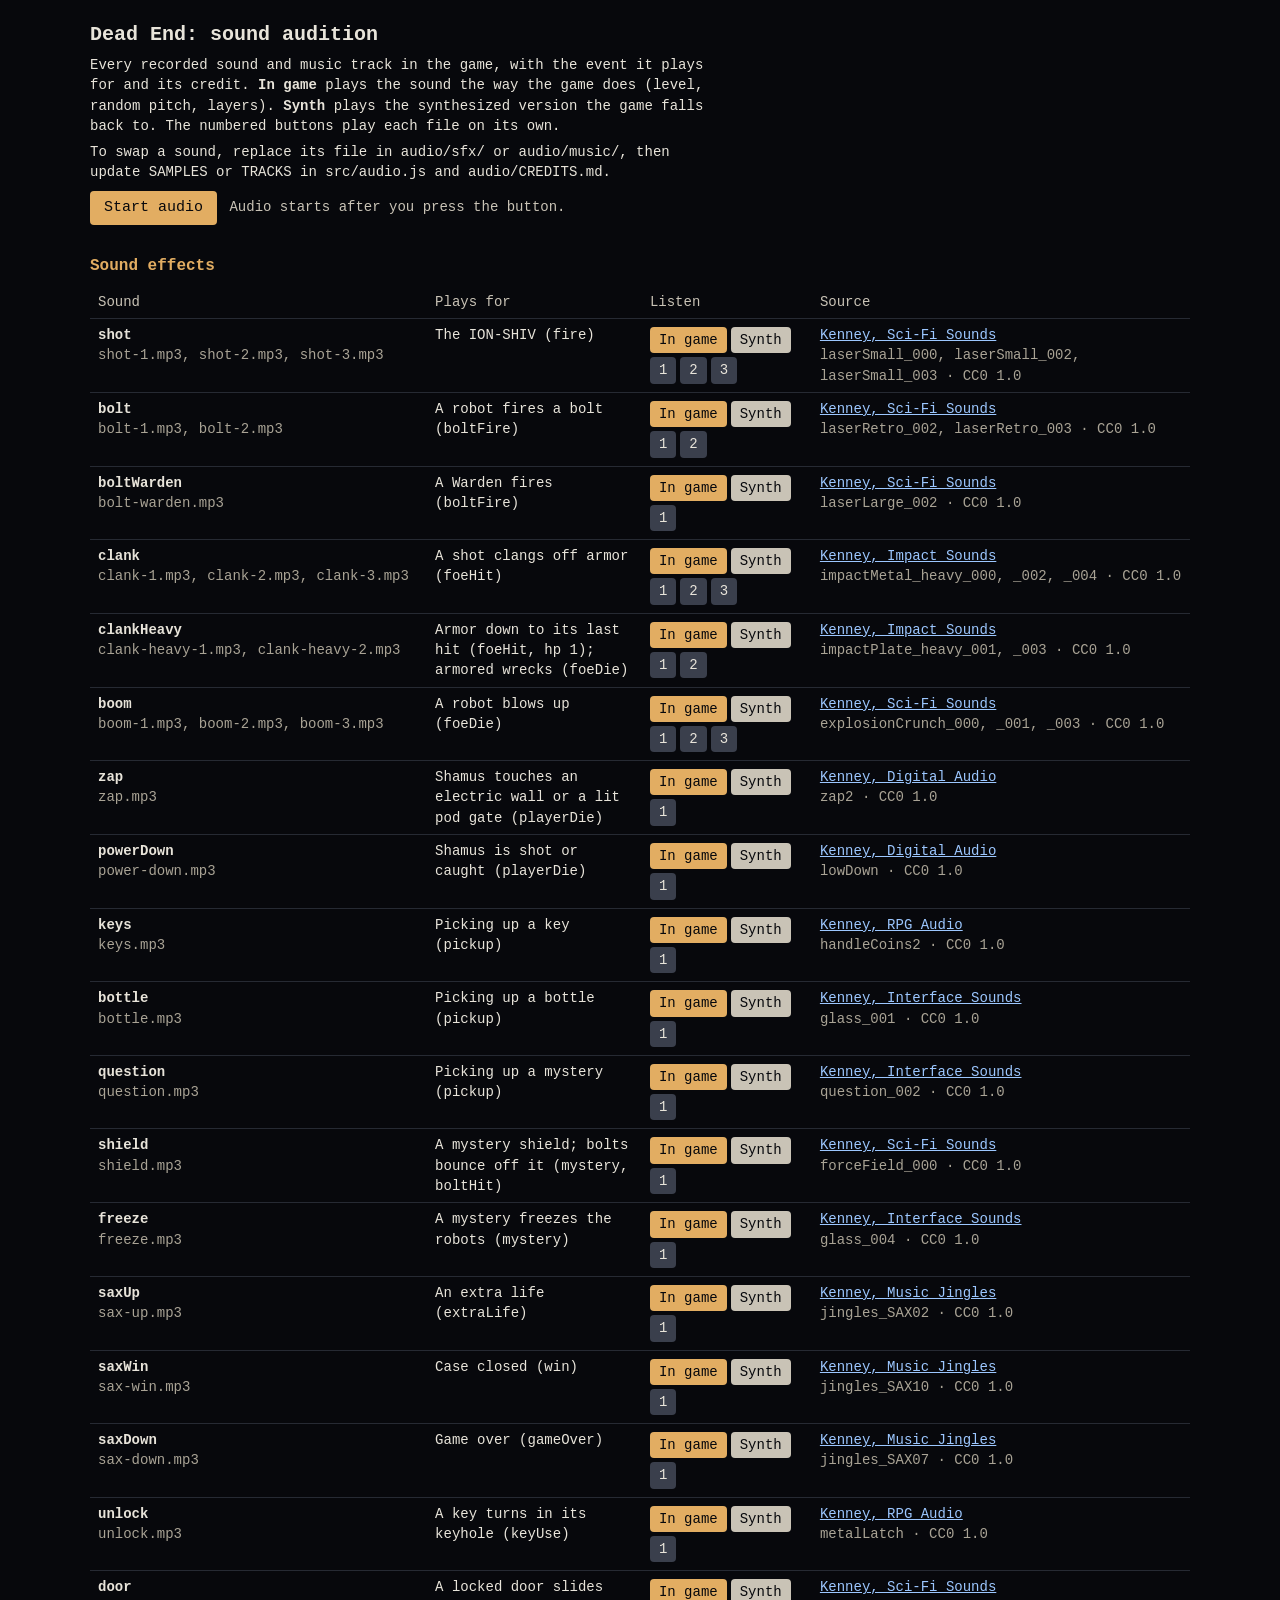
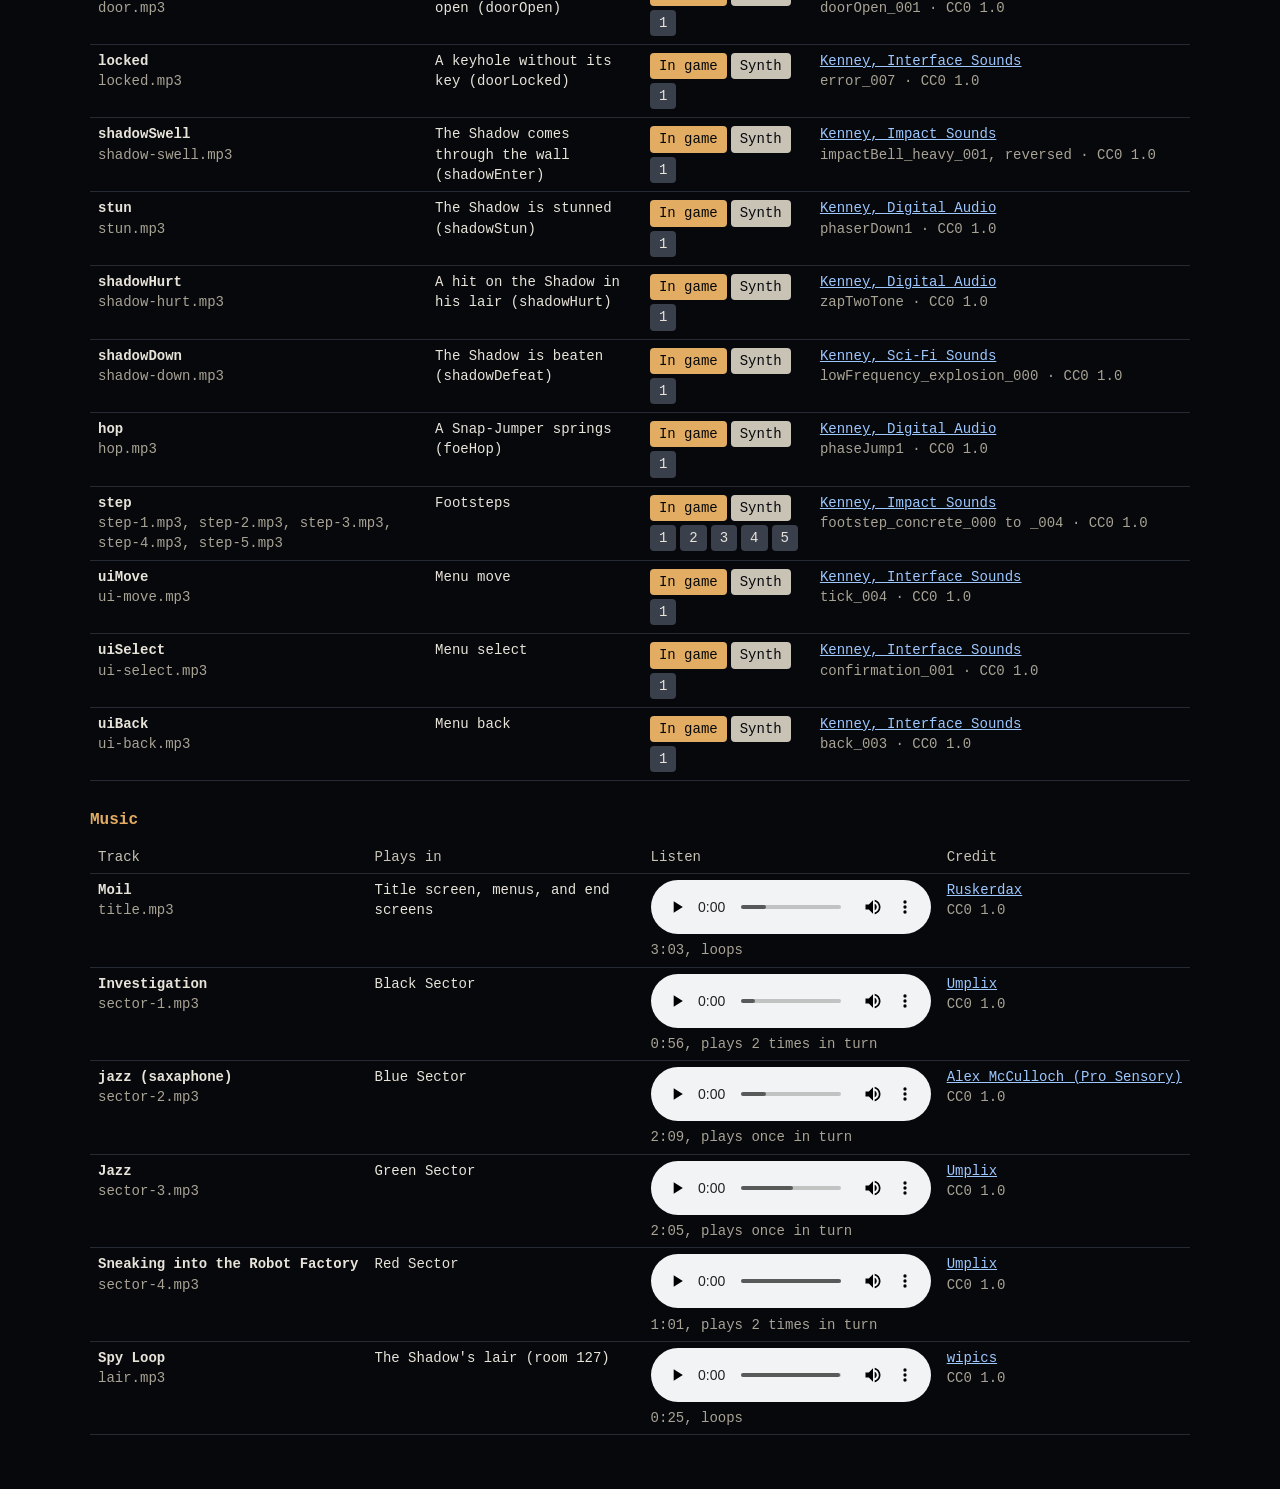
==== dev/sounds.html @ 3fa0820f "CC0 sound effects and noir jazz Recorded sound effects from Kenney's CC0 packs replace the synth whe" ====
<!doctype html>
<html lang="en">
  <head>
    <meta charset="utf-8" />
    <meta name="viewport" content="width=device-width, initial-scale=1" />
    <title>Dead End: sound audition</title>
    <style>
      html, body { margin: 0; background: #07080c; color: #e8e4da; font: 14px/1.45 ui-monospace, Menlo, monospace; }
      main { max-width: 1100px; margin: 0 auto; padding: 20px 16px 60px; }
      h1 { font-size: 20px; margin: 0 0 6px; }
      h2 { font-size: 16px; margin: 28px 0 8px; color: #e2ad62; }
      p { margin: 6px 0; max-width: 75ch; }
      a { color: #9cc7ff; }
      button { font: inherit; color: #07080c; background: #e2ad62; border: 0; border-radius: 4px; padding: 3px 9px; margin: 2px 4px 2px 0; cursor: pointer; }
      button.alt { background: #c9c3b6; }
      button.file { background: #3a3f4c; color: #e8e4da; }
      button:focus-visible { outline: 2px solid #9cc7ff; outline-offset: 2px; }
      #start { font-size: 15px; padding: 6px 14px; }
      #status { color: #c9c3b6; }
      .wrap { overflow-x: auto; }
      table { border-collapse: collapse; width: 100%; min-width: 760px; }
      th, td { text-align: left; vertical-align: top; padding: 6px 8px; border-bottom: 1px solid #262a33; }
      th { color: #c9c3b6; font-weight: normal; }
      td.use { max-width: 260px; }
      td.listen { min-width: 11rem; }
      .muted { color: #a9a395; }
      audio { width: 280px; max-width: 100%; }
    </style>
  </head>
  <body>
    <main>
      <h1>Dead End: sound audition</h1>
      <p>Every recorded sound and music track in the game, with the event it plays for and its credit. <strong>In game</strong> plays the sound the way the game does (level, random pitch, layers). <strong>Synth</strong> plays the synthesized version the game falls back to. The numbered buttons play each file on its own.</p>
      <p>To swap a sound, replace its file in <code>audio/sfx/</code> or <code>audio/music/</code>, then update <code>SAMPLES</code> or <code>TRACKS</code> in <code>src/audio.js</code> and <code>audio/CREDITS.md</code>.</p>
      <p><button id="start" type="button">Start audio</button> <span id="status" role="status">Audio starts after you press the button.</span></p>

      <h2 id="sfx-head">Sound effects</h2>
      <div class="wrap">
        <table aria-labelledby="sfx-head">
          <thead><tr><th scope="col">Sound</th><th scope="col">Plays for</th><th scope="col">Listen</th><th scope="col">Source</th></tr></thead>
          <tbody id="sfx"></tbody>
        </table>
      </div>

      <h2 id="music-head">Music</h2>
      <div class="wrap">
        <table aria-labelledby="music-head">
          <thead><tr><th scope="col">Track</th><th scope="col">Plays in</th><th scope="col">Listen</th><th scope="col">Credit</th></tr></thead>
          <tbody id="music"></tbody>
        </table>
      </div>
    </main>

    <script type="module">
      import { createAudio, SAMPLES, SOURCES, TRACKS, sfxUrl, musicUrl } from '../src/audio.js';

      // The event (and its data) that plays each sample in the game.
      const EVENTS = {
        shot: ['fire'],
        bolt: ['boltFire', { foe: 'droid' }],
        boltWarden: ['boltFire', { foe: 'warden' }],
        clank: ['foeHit', { hp: 2 }],
        clankHeavy: ['foeHit', { hp: 1 }],
        boom: ['foeDie', { armored: false }],
        zap: ['playerDie', { cause: 'wall' }],
        powerDown: ['playerDie', { cause: 'foe' }],
        keys: ['pickup', { kind: 'key' }],
        bottle: ['pickup', { kind: 'life' }],
        question: ['pickup', { kind: 'mystery' }],
        shield: ['mystery', { outcome: 'shield' }],
        freeze: ['mystery', { outcome: 'freeze' }],
        saxUp: ['extraLife'],
        saxWin: ['win'],
        saxDown: ['gameOver'],
        unlock: ['keyUse'],
        door: ['doorOpen'],
        locked: ['doorLocked'],
        shadowSwell: ['shadowEnter'],
        stun: ['shadowStun'],
        shadowHurt: ['shadowHurt'],
        shadowDown: ['shadowDefeat'],
        hop: ['foeHop'],
        step: ['step'],
        uiMove: ['ui:move'],
        uiSelect: ['ui:select'],
        uiBack: ['ui:back'],
      };

      const audio = createAudio({ sound: true, music: false });
      window.audio = audio;
      let ctx = null; // this page's own context, for the per-file buttons
      const decoded = {};
      const statusEl = document.getElementById('status');

      const el = (tag, attrs = {}, ...kids) => {
        const n = document.createElement(tag);
        for (const [k, v] of Object.entries(attrs)) {
          if (k === 'text') n.textContent = v;
          else if (k.startsWith('on')) n.addEventListener(k.slice(2), v);
          else n.setAttribute(k, v);
        }
        for (const k of kids) if (k != null) n.append(k);
        return n;
      };
      const link = (href, text) => el('a', { href, rel: 'noopener', target: '_blank', text });

      function start() {
        audio.unlock();
        if (!ctx) {
          const AC = window.AudioContext || window.webkitAudioContext;
          ctx = new AC();
        }
        if (ctx.state === 'suspended') ctx.resume();
        showStatus();
      }

      function showStatus() {
        const s = audio.status();
        statusEl.textContent = audio.running
          ? `${s.loaded} of ${s.total} sample files loaded${s.missing.length ? `; missing: ${s.missing.join(', ')}` : ''}.`
          : 'Audio starts after you press the button.';
        if (audio.running && s.loaded + s.missing.length < s.total) setTimeout(showStatus, 300);
      }

      async function playFile(file) {
        start();
        try {
          if (!decoded[file]) {
            const ab = await (await fetch(sfxUrl(file))).arrayBuffer();
            decoded[file] = await new Promise((ok, bad) => ctx.decodeAudioData(ab, ok, bad));
          }
          const src = ctx.createBufferSource();
          src.buffer = decoded[file];
          const g = ctx.createGain();
          g.gain.value = 0.35;
          src.connect(g).connect(ctx.destination);
          src.start();
        } catch {
          statusEl.textContent = `Couldn't play ${file}.mp3.`;
        }
      }

      function preview(name, engine) {
        start();
        const [type, data = {}] = EVENTS[name];
        audio.preview(type, data, engine);
      }

      const sfxBody = document.getElementById('sfx');
      for (const [name, s] of Object.entries(SAMPLES)) {
        const src = SOURCES[s.from];
        sfxBody.append(
          el('tr', {},
            el('td', {}, el('strong', { text: name }), el('div', { class: 'muted', text: s.files.map((f) => `${f}.mp3`).join(', ') })),
            el('td', { class: 'use', text: s.use }),
            el('td', { class: 'listen' },
              el('button', { type: 'button', onclick: () => preview(name, 'auto'), 'aria-label': `${name}: play in game` }, 'In game'),
              el('button', { type: 'button', class: 'alt', onclick: () => preview(name, 'synth'), 'aria-label': `${name}: play the synth version` }, 'Synth'),
              el('div', {}, ...s.files.map((f, i) => el('button', { type: 'button', class: 'file', onclick: () => playFile(f), 'aria-label': `Play ${f}.mp3` }, String(i + 1)))),
            ),
            el('td', {},
              link(src.url, `${src.author}, ${src.pack}`),
              el('div', { class: 'muted', text: `${s.orig} · ${src.license}` }),
            ),
          ),
        );
      }

      const musicBody = document.getElementById('music');
      for (const t of Object.values(TRACKS)) {
        const player = el('audio', { controls: '', preload: 'metadata', src: musicUrl(t.file) });
        if (t.loop) player.loop = true;
        const len = el('div', { class: 'muted', text: '' });
        player.addEventListener('loadedmetadata', () => {
          const m = Math.floor(player.duration / 60);
          const sec = Math.round(player.duration % 60);
          len.textContent = `${m}:${String(sec).padStart(2, '0')}${t.loop ? ', loops' : `, plays ${t.repeat === 1 ? 'once' : `${t.repeat} times`} in turn`}`;
        });
        musicBody.append(
          el('tr', {},
            el('td', {}, el('strong', { text: t.title }), el('div', { class: 'muted', text: `${t.file}.mp3` })),
            el('td', { class: 'use', text: t.use }),
            el('td', {}, player, len),
            el('td', {}, link(t.url, t.author), el('div', { class: 'muted', text: t.license })),
          ),
        );
      }

      document.getElementById('start').addEventListener('click', start);
    </script>
  </body>
</html>
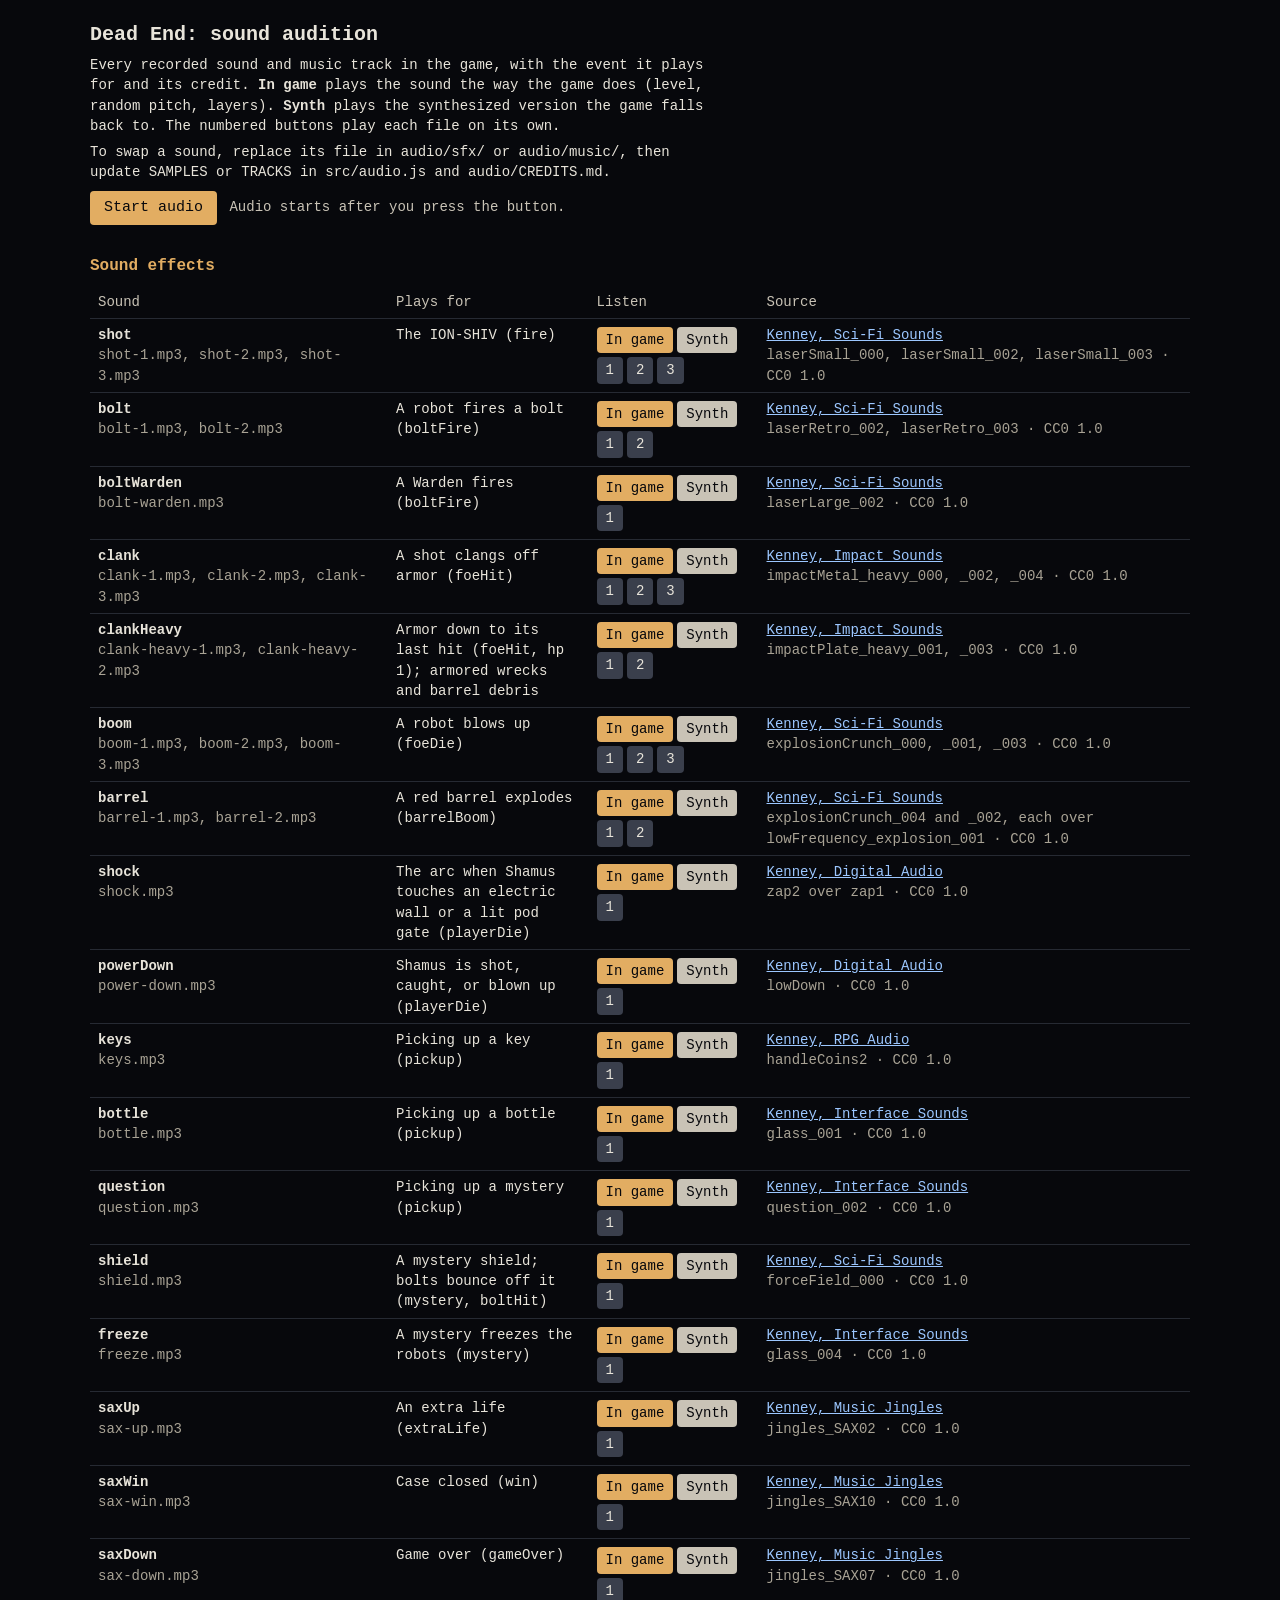
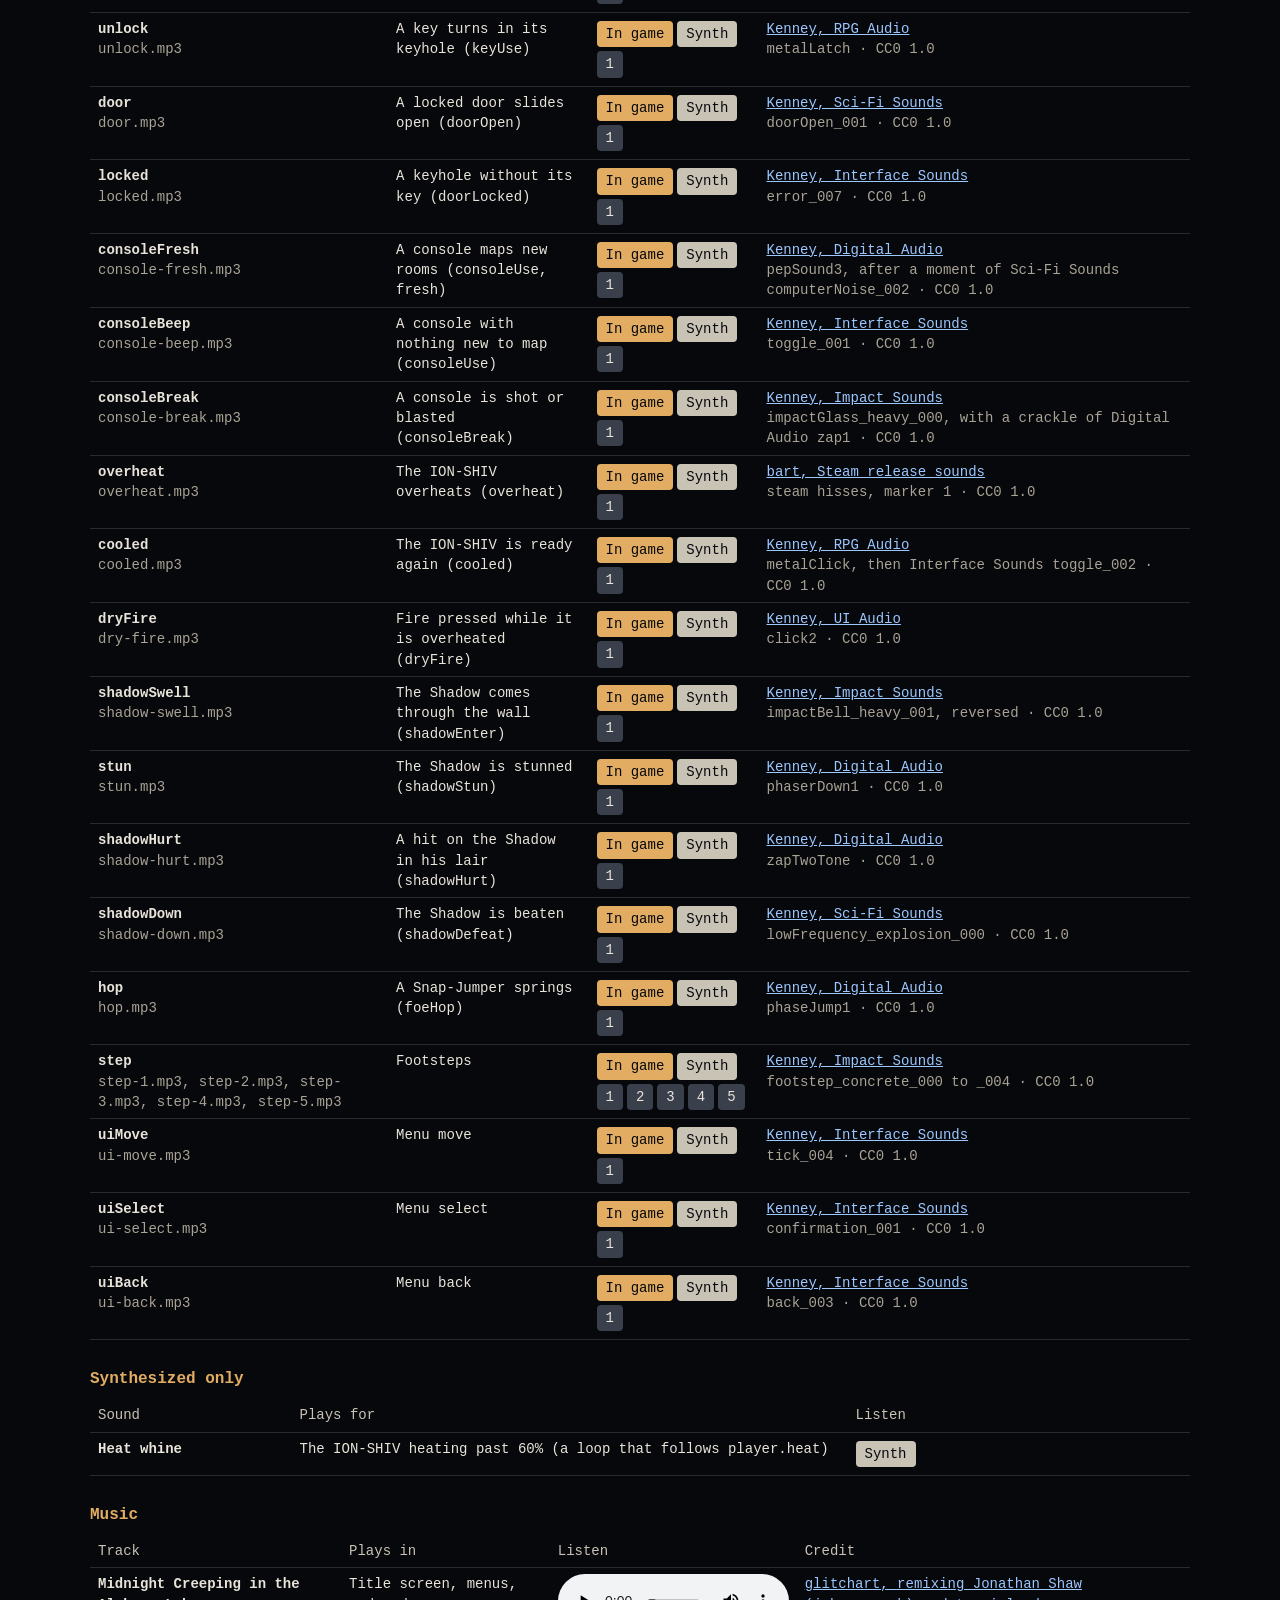
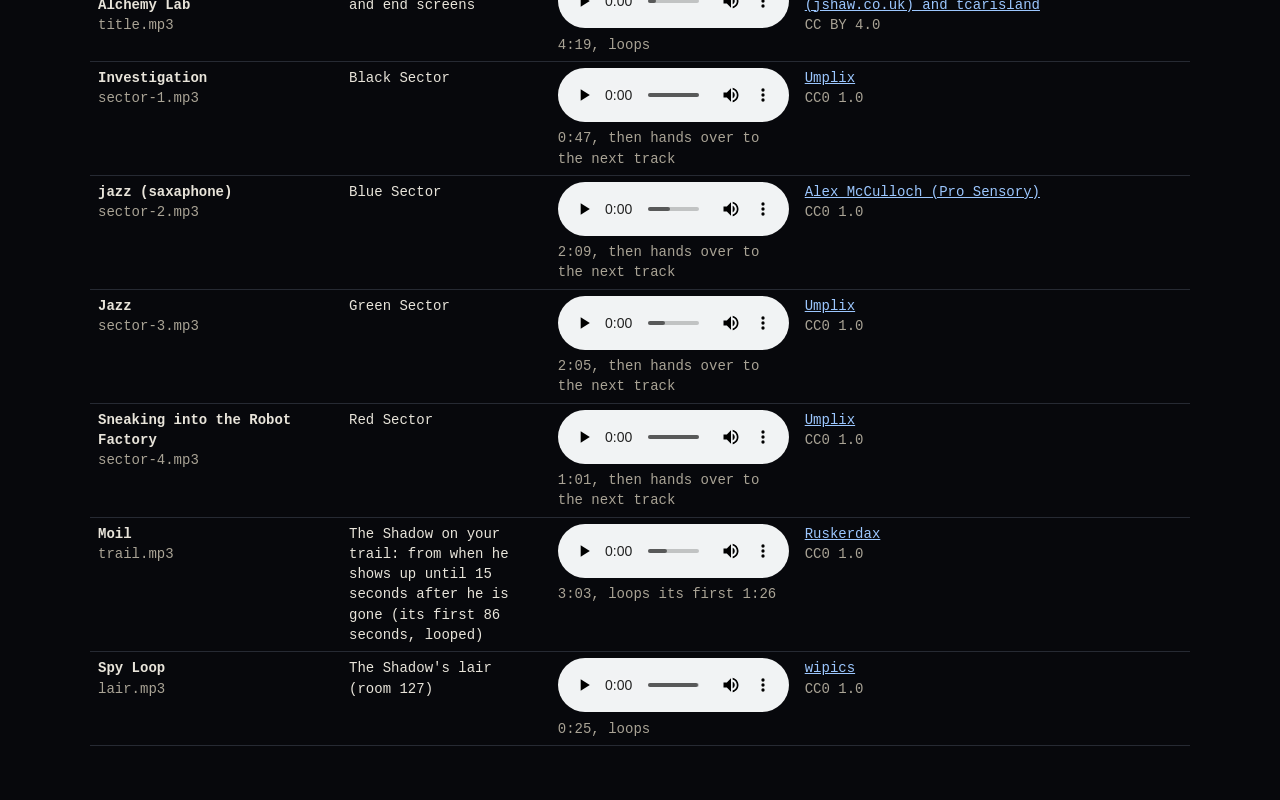
==== commit cfa342b7: "Barrels, map consoles, gun heat, Detective by default, and gapless music A harder, livelier game: - " ====
--- a/dev/sounds.html
+++ b/dev/sounds.html
@@ -42,6 +42,14 @@
         </table>
       </div>
 
+      <h2 id="synth-head">Synthesized only</h2>
+      <div class="wrap">
+        <table aria-labelledby="synth-head">
+          <thead><tr><th scope="col">Sound</th><th scope="col">Plays for</th><th scope="col">Listen</th></tr></thead>
+          <tbody id="synth"></tbody>
+        </table>
+      </div>
+
       <h2 id="music-head">Music</h2>
       <div class="wrap">
         <table aria-labelledby="music-head">
@@ -52,7 +60,7 @@
     </main>
 
     <script type="module">
-      import { createAudio, SAMPLES, SOURCES, TRACKS, sfxUrl, musicUrl } from '../src/audio.js';
+      import { createAudio, SAMPLES, SOURCES, TRACKS, sfxUrl, musicUrl, localUrl } from '../src/audio.js';
 
       // The event (and its data) that plays each sample in the game.
       const EVENTS = {
@@ -62,7 +70,8 @@
         clank: ['foeHit', { hp: 2 }],
         clankHeavy: ['foeHit', { hp: 1 }],
         boom: ['foeDie', { armored: false }],
-        zap: ['playerDie', { cause: 'wall' }],
+        barrel: ['barrelBoom', { chain: false }],
+        shock: ['playerDie', { cause: 'wall' }],
         powerDown: ['playerDie', { cause: 'foe' }],
         keys: ['pickup', { kind: 'key' }],
         bottle: ['pickup', { kind: 'life' }],
@@ -75,6 +84,12 @@
         unlock: ['keyUse'],
         door: ['doorOpen'],
         locked: ['doorLocked'],
+        consoleFresh: ['consoleUse', { fresh: true }],
+        consoleBeep: ['consoleUse', { fresh: false }],
+        consoleBreak: ['consoleBreak'],
+        overheat: ['overheat'],
+        cooled: ['cooled'],
+        dryFire: ['dryFire'],
         shadowSwell: ['shadowEnter'],
         stun: ['shadowStun'],
         shadowHurt: ['shadowHurt'],
@@ -117,26 +132,26 @@
       function showStatus() {
         const s = audio.status();
         statusEl.textContent = audio.running
-          ? `${s.loaded} of ${s.total} sample files loaded${s.missing.length ? `; missing: ${s.missing.join(', ')}` : ''}.`
+          ? `${s.loaded} of ${s.total} sample files loaded${s.local.length ? ` (${s.local.join(', ')} from audio/local/)` : ''}${s.missing.length ? `; missing: ${s.missing.join(', ')}` : ''}.`
           : 'Audio starts after you press the button.';
         if (audio.running && s.loaded + s.missing.length < s.total) setTimeout(showStatus, 300);
       }
 
-      async function playFile(file) {
+      async function playFile(url) {
         start();
         try {
-          if (!decoded[file]) {
-            const ab = await (await fetch(sfxUrl(file))).arrayBuffer();
-            decoded[file] = await new Promise((ok, bad) => ctx.decodeAudioData(ab, ok, bad));
+          if (!decoded[url]) {
+            const ab = await (await fetch(url)).arrayBuffer();
+            decoded[url] = await new Promise((ok, bad) => ctx.decodeAudioData(ab, ok, bad));
           }
           const src = ctx.createBufferSource();
-          src.buffer = decoded[file];
+          src.buffer = decoded[url];
           const g = ctx.createGain();
           g.gain.value = 0.35;
           src.connect(g).connect(ctx.destination);
           src.start();
         } catch {
-          statusEl.textContent = `Couldn't play ${file}.mp3.`;
+          statusEl.textContent = `Couldn't play ${url.split('/').slice(-2).join('/')}.`;
         }
       }
 
@@ -146,9 +161,24 @@
         audio.preview(type, data, engine);
       }
 
+      // A local-only file (audio/local/, not in the repo) gets its own button if it's here.
+      function localButton(file, cell, note) {
+        fetch(localUrl(file), { method: 'HEAD' })
+          .then((r) => {
+            if (!r.ok) return;
+            cell.append(el('button', { type: 'button', class: 'file', onclick: () => playFile(localUrl(file)), 'aria-label': `Play local ${file}.mp3` }, 'Local'));
+            note.hidden = false;
+          })
+          .catch(() => {});
+      }
+
       const sfxBody = document.getElementById('sfx');
       for (const [name, s] of Object.entries(SAMPLES)) {
         const src = SOURCES[s.from];
+        const files = el('div', {}, ...s.files.map((f, i) => el('button', { type: 'button', class: 'file', onclick: () => playFile(sfxUrl(f)), 'aria-label': `Play ${f}.mp3` }, String(i + 1))));
+        const localNote = el('div', { class: 'muted', text: s.localFrom ? `Local: audio/local/${s.local}.mp3, ${s.localFrom}. The game plays it instead when it's here.` : '' });
+        localNote.hidden = true;
+        if (s.local) localButton(s.local, files, localNote);
         sfxBody.append(
           el('tr', {},
             el('td', {}, el('strong', { text: name }), el('div', { class: 'muted', text: s.files.map((f) => `${f}.mp3`).join(', ') })),
@@ -156,11 +186,12 @@
             el('td', { class: 'listen' },
               el('button', { type: 'button', onclick: () => preview(name, 'auto'), 'aria-label': `${name}: play in game` }, 'In game'),
               el('button', { type: 'button', class: 'alt', onclick: () => preview(name, 'synth'), 'aria-label': `${name}: play the synth version` }, 'Synth'),
-              el('div', {}, ...s.files.map((f, i) => el('button', { type: 'button', class: 'file', onclick: () => playFile(f), 'aria-label': `Play ${f}.mp3` }, String(i + 1)))),
+              files,
             ),
             el('td', {},
               link(src.url, `${src.author}, ${src.pack}`),
               el('div', { class: 'muted', text: `${s.orig} · ${src.license}` }),
+              localNote,
             ),
           ),
         );
@@ -174,7 +205,8 @@
         player.addEventListener('loadedmetadata', () => {
           const m = Math.floor(player.duration / 60);
           const sec = Math.round(player.duration % 60);
-          len.textContent = `${m}:${String(sec).padStart(2, '0')}${t.loop ? ', loops' : `, plays ${t.repeat === 1 ? 'once' : `${t.repeat} times`} in turn`}`;
+          const loops = t.out ? `, loops its first ${Math.floor(t.out / 60)}:${String(Math.round(t.out % 60)).padStart(2, '0')}` : t.loop ? ', loops' : ', then hands over to the next track';
+          len.textContent = `${m}:${String(sec).padStart(2, '0')}${loops}`;
         });
         musicBody.append(
           el('tr', {},
@@ -186,6 +218,18 @@
         );
       }
 
+      // Sounds with no recording.
+      const synthBody = document.getElementById('synth');
+      for (const [label, use, type] of [['Heat whine', 'The ION-SHIV heating past 60% (a loop that follows player.heat)', 'heat']]) {
+        synthBody.append(
+          el('tr', {},
+            el('td', {}, el('strong', { text: label })),
+            el('td', { class: 'use', text: use }),
+            el('td', { class: 'listen' }, el('button', { type: 'button', class: 'alt', onclick: () => { start(); audio.preview(type); }, 'aria-label': `${label}: play` }, 'Synth')),
+          ),
+        );
+      }
+
       document.getElementById('start').addEventListener('click', start);
     </script>
   </body>
